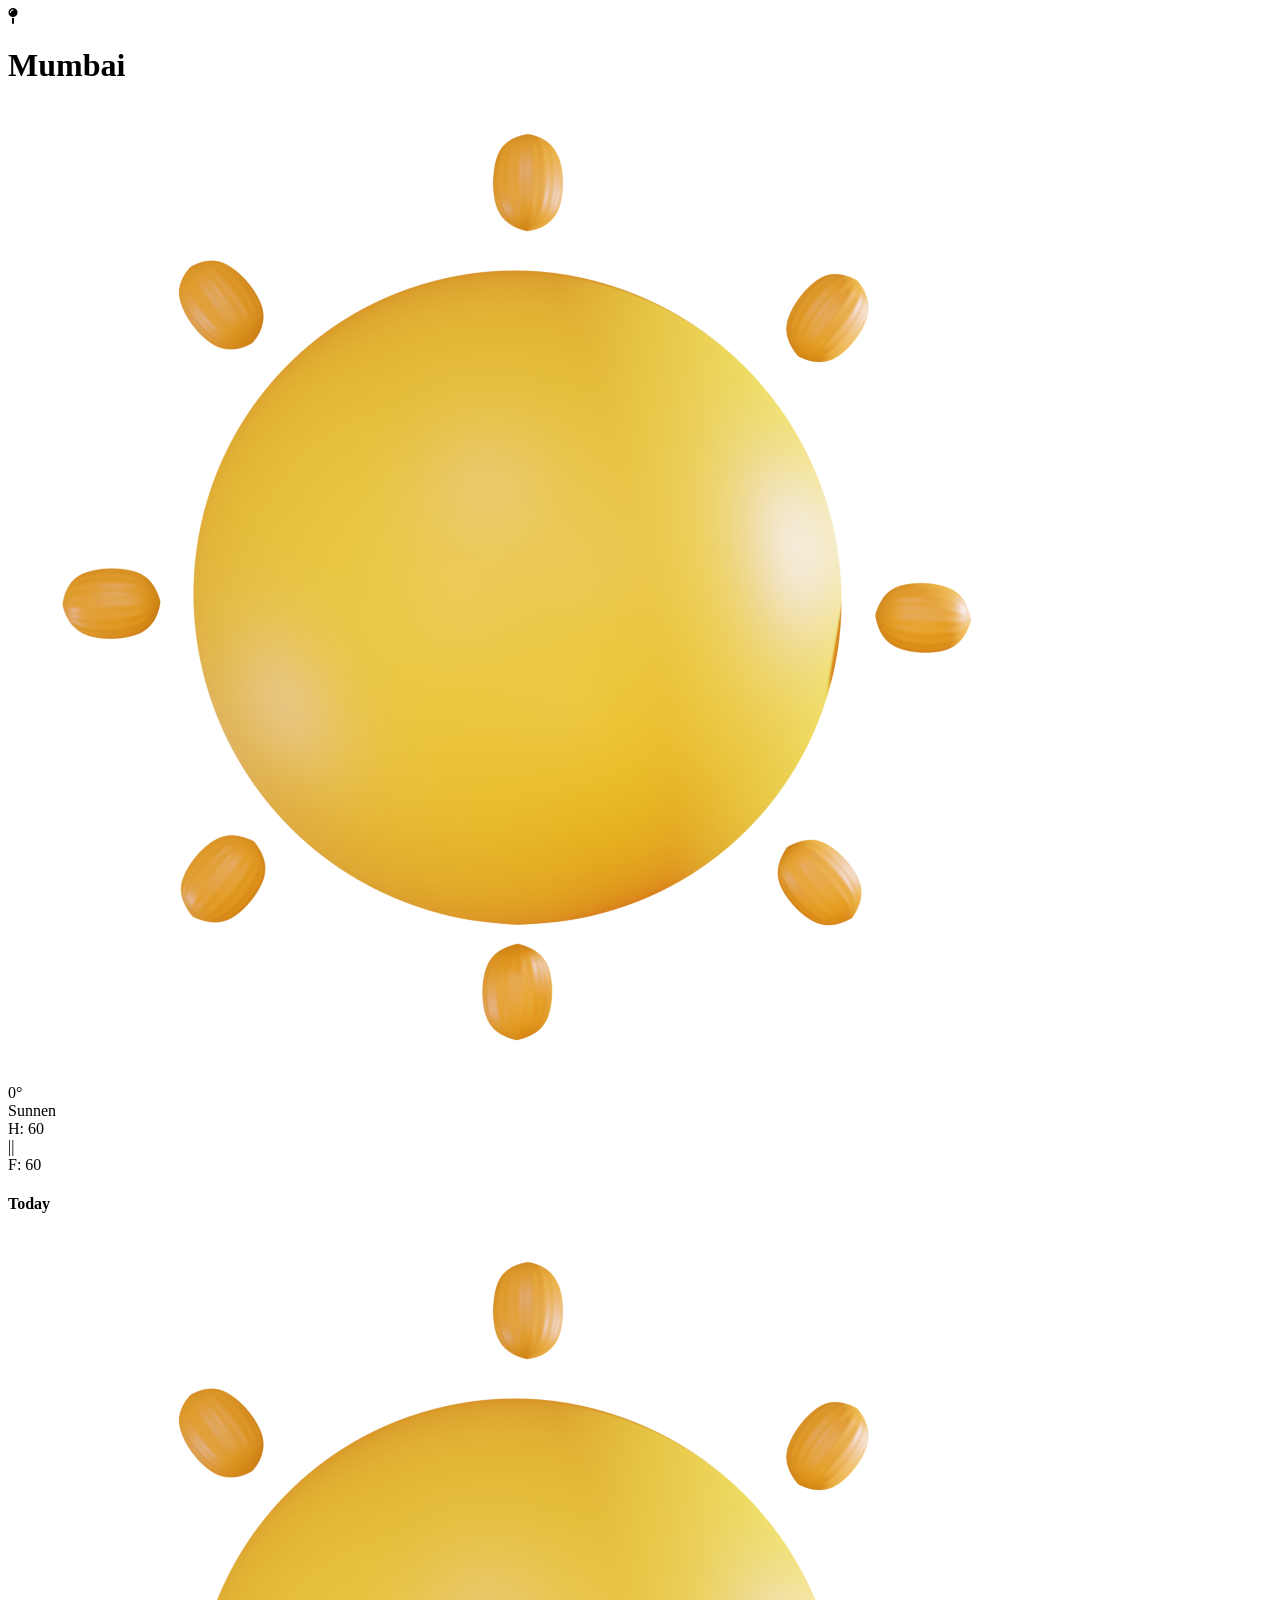
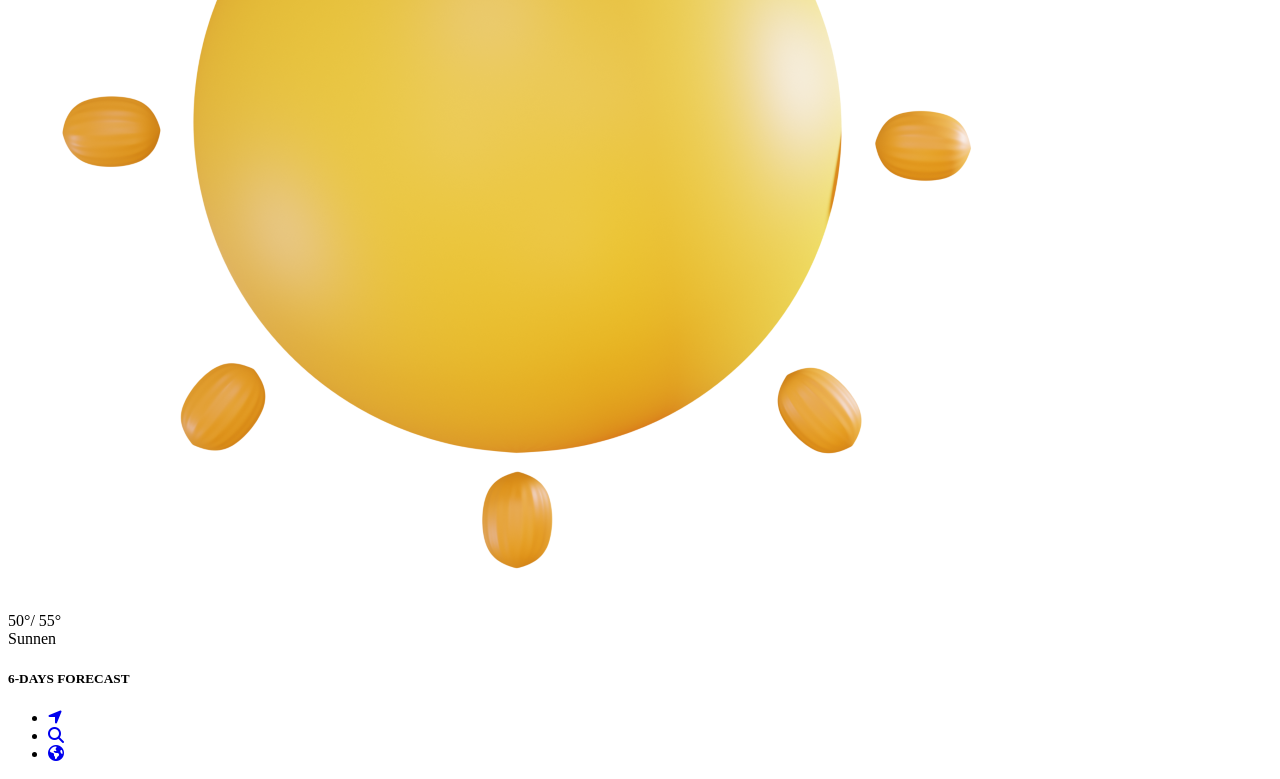
==== Weather website/index.html @ 88896995 "Second-Commit - Index HTML belum selesai" ====
<!DOCTYPE html>
<html lang="en">
<head>
    <meta charset="UTF-8">
    <meta name="viewport" content="width=device-width, initial-scale=1.0">
    <!--Links -->
    <link rel="icon" type="png" href="img/icon.png">
     <link
      rel="stylesheet"
      href="https://cdnjs.cloudflare.com/ajax/libs/font-awesome/6.4.0/css/all.min.css"
    />
    <link rel="stylesheet" href="CSS/style.css">
    <!--Title-->
    <title>Weather Apps</title>
</head>

<body>
<!--Main section-->
    <div id="screen">
        <!--City Name-->
        <div class="city-name">
            <i class="fa-solid fa-map-pin"></i>
            <h1 id="city-name">Mumbai</h1>
        </div>
    <!--Weather-icons-->
    <div class="weather-icon-css">
        <img src="img/sun.png" alt="Rusid" class="weather-icon">
    </div>
        <!--Weather details-->
        <div class="weather-description">
            <div class="show-metric" id="metric">0°</div>
            <div class="weather-details">
                <div class="weather-main" id="weather-main">Sunnen</div>
                <div class="h-f">
                    <div class="show-humidity">H: <span id="humidity">60</span></div>
                    ||
                    <div class="show-humidity">
                        F: <span id="feels-like">60</span>
                    </div>
                </div>
            </div>
        </div>
        <!--Today-Forecast-->
        <div class="forcasts-box">
            <div class="today-forcast">
                <h4>Today</h4>
                <div class="weather-icon-today">
                    <img src="img/sun.png" alt="Fuad" class="weather-icons">
                </div>
                <div class="temp-today">
                    <span id="temp-min-today">50°</span><span>/ </span>
                    <span id="temp-max-today">55°</span>
                </div>
                <div class="weather-main-today" id="weather-main">Sunnen</div>
            </div>

            <!--5day Forcast-->
            <div class="future-forecast">
                <h5>6-DAYS FORECAST</h5>
                <div id="future-forecast-box"></div>
            </div>
        </div>
        <!--NAv section-->
        <nav>
            <ul>
                <li>
                    <a class="active" href="index.html"><i class="fa-solid fa-location-arrow"></i></a>
                </li>
                <li>
                    <a href="search.html"><i class="fa-solid fa-magnifying-glass"></i></a>
                </li>
                <li>
                    <a href="world.html"><i class="fa-solid fa-earth-americas"></i></a>
                </li>
            </ul>
        </nav>
    </div>
    <!--Script-->
    <script src="JS/main.js"></script>
</body>
</html>
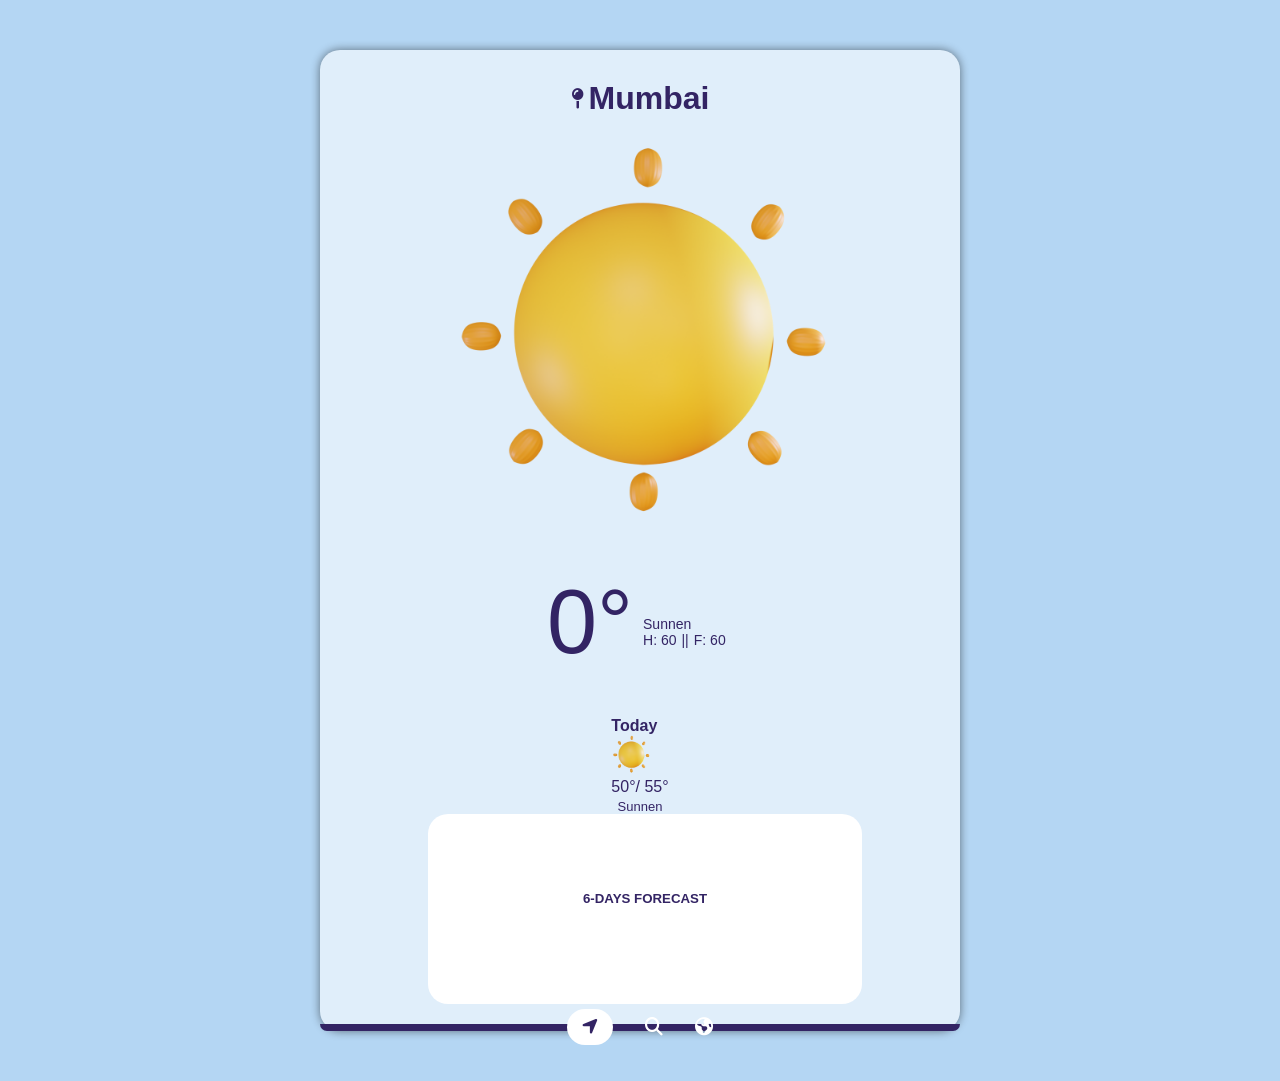
==== commit 5fd000c6: "Four commit by CSS 1 and world" ====
--- a/Weather website/index.html
+++ b/Weather website/index.html
@@ -4,12 +4,12 @@
     <meta charset="UTF-8">
     <meta name="viewport" content="width=device-width, initial-scale=1.0">
     <!--Links -->
-    <link rel="icon" type="png" href="img/icon.png">
+    <link rel="icon" type="png" href="img/icon.png"/>
      <link
       rel="stylesheet"
       href="https://cdnjs.cloudflare.com/ajax/libs/font-awesome/6.4.0/css/all.min.css"
     />
-    <link rel="stylesheet" href="CSS/style.css">
+    <link rel="stylesheet" href="CSS/style.css"/>
     <!--Title-->
     <title>Weather Apps</title>
 </head>
--- a/Weather website/CSS/style.css
+++ b/Weather website/CSS/style.css
@@ -0,0 +1,260 @@
+@import url('https://fonts.googleapis.com/css?family=Roboto:100,200,300,regular,500,600,700,800,900,100italic,200italic,300italic,italic,500italic,600italic,700italic,800italic,900italic');
+
+* {
+    padding: 0;
+    margin: 0;
+    box-sizing: border-box;
+    list-style: none;
+    font-family: "Poppins", 'Gill Sans', 'Gill Sans MT', Calibri, 'Trebuchet MS', sans-serif;
+}
+
+:root {
+    --font-color-main:#332464;
+    --white-color:#fff;
+}
+
+body {
+    background-color: #B4D6F3;
+}
+
+#screen {
+    background-color: #e0eefa;
+    width: 100%;
+    height: 100%;
+}
+
+nav {
+    width: 100%;
+    display: flex;
+    justify-content: center;
+    align-items: center;
+    height: 7px;
+    background-color: var(--font-color-main);
+}
+
+nav ul {
+    display: flex;
+    gap: 2pc;
+}
+
+nav ul li a {
+    color: var(--white-color);
+    font-size: 18px;
+}
+
+.active {
+    background-color: var(--white-color);
+    color: var(--font-color-main);
+    border-radius: 100px;
+    padding: 8px 15px;
+}
+
+/*  */
+.city-name {
+    color: var(--font-color-main);
+    display: flex;
+    justify-content: center;
+    align-items: center;
+    padding-top: 30px;
+    gap: 5px;
+} 
+
+.city-name i {
+    font-size: 20px;
+}
+
+.weather-icon-css {
+    display: flex;
+    justify-content: center;
+    align-items: center;
+    width: 100%;
+    height: 350px;
+    margin-top: 10px;
+}
+
+.weather-icon-css img {
+    width: 80%;
+    animation: float 3s ease-in-out infinite;
+}
+
+@keyframes float {
+    0%, 100% {transform: translateY(0);}
+    50% {transform: translateY(-10px);}
+}
+
+.weather-description {
+    height: 150px;
+    margin-top: 20px;
+    display: flex;
+    align-items: center;
+    color: var(--font-color-main);
+}
+
+.show-metric {
+    padding-left: 30px;
+    font-size: 90px;
+    font-weight: 500;
+}
+
+.weather-details {
+    font-size: 14px;
+    margin: 50px 20px 30px 10px;
+    width: 100px;
+    display: flex;
+    flex-direction: column;
+}
+
+.weather-details .h-f {
+    display: flex;
+    gap: 5px;
+}
+
+.forcasts-box {
+    display: flex;
+    justify-content: center;
+    align-items: center;
+    padding: 20px 10px;
+    color: var(--font-color-main);
+}
+
+.today-forecast {
+    width: 110px;
+    height: 150px;
+    border-radius: 20px;
+    display: flex;
+    gap: 5px;
+    flex-direction: column;
+    justify-content: center;
+    align-items: center;
+    background-color: var(--white-color);
+}
+
+.weather-icon-today img {
+    width: 40px;
+}
+
+.temp-today{
+    font-weight: 500;
+}
+
+.weather-main-today {
+    padding: 3px 0 0 0;
+    font-size: 13px;
+    text-align: center;
+}
+
+.future-forecast {
+    width: 70%;
+    height: 190px;
+    display: flex;
+    justify-content: center;
+    align-items: center;
+    flex-direction: column;
+    margin-left: 10px;
+    border-radius: 20px;
+    background-color: var(--white-color);
+}
+
+#future-forecast-box {
+    display: grid;
+    grid-auto-flow: column;
+    overflow-y: auto;
+    gap: 10px;
+    width: 95%;
+    padding: 10px 12px;
+    overscroll-behavior-x: contain;
+}
+
+.weather-forecast-box {
+    width: 70px;
+    height: 110px;
+    border-radius: 15px;
+    display: flex;
+    text-align: center;
+    flex-direction: column;
+    justify-content: center;
+    align-items: center;
+    border: 1px solid var(--font-color-main);
+    transition: all o.3s ease-in-out;
+}
+
+.weather-forecast-box:hover {
+    transform: translateY(-5px);
+}
+
+.day-weather {
+    font-size: 15px;
+}
+
+.weather-icon-forecast img {
+    width: 30px;
+}
+
+.temp-weather {
+    font-size: 12px;
+}
+
+.weather-main-forecast {
+    font-size: 12px;
+}
+
+@media screen and (min-width: 430px) {
+    #screen {
+        max-width: 50%;
+        min-width: 450px;
+        height: 100%;
+        margin: 50px auto;
+        border-radius: 20px;
+        box-shadow: 0 0 10px rgba(0, 0, 0, 0.494);
+    }
+
+    nav {
+        border-radius: 0  0 20px 20px;
+    } 
+
+    .city-name {
+        margin-top: 20px;
+    }
+
+    .weather-icon-css {
+        width: 100%;
+        height: 350px;
+        margin-top: 40px;    
+    }
+
+    .weather-icon-css img {
+        width: 25rem ;
+    }
+
+    .weather-description {
+        display: flex;
+        align-items: center;
+        justify-content: center;
+        margin-top: 40px;    
+    }
+
+    .today-forecast {
+        width: 140px;
+    }
+
+    .forcasts-box {
+        display: flex;
+        justify-content: center;
+        align-items: center;
+        flex-direction: column;
+    }
+
+    .future-forecast {
+        width: 60%;
+        min-width: 70%;
+    }
+
+    .weather-forecast-box {
+        width: 110px;
+        min-width: 80px;
+        height: 120px;
+        border-radius: 20px;
+        gap: 2px;
+        border: 1px solid var(--font-color-main);
+    }
+}
